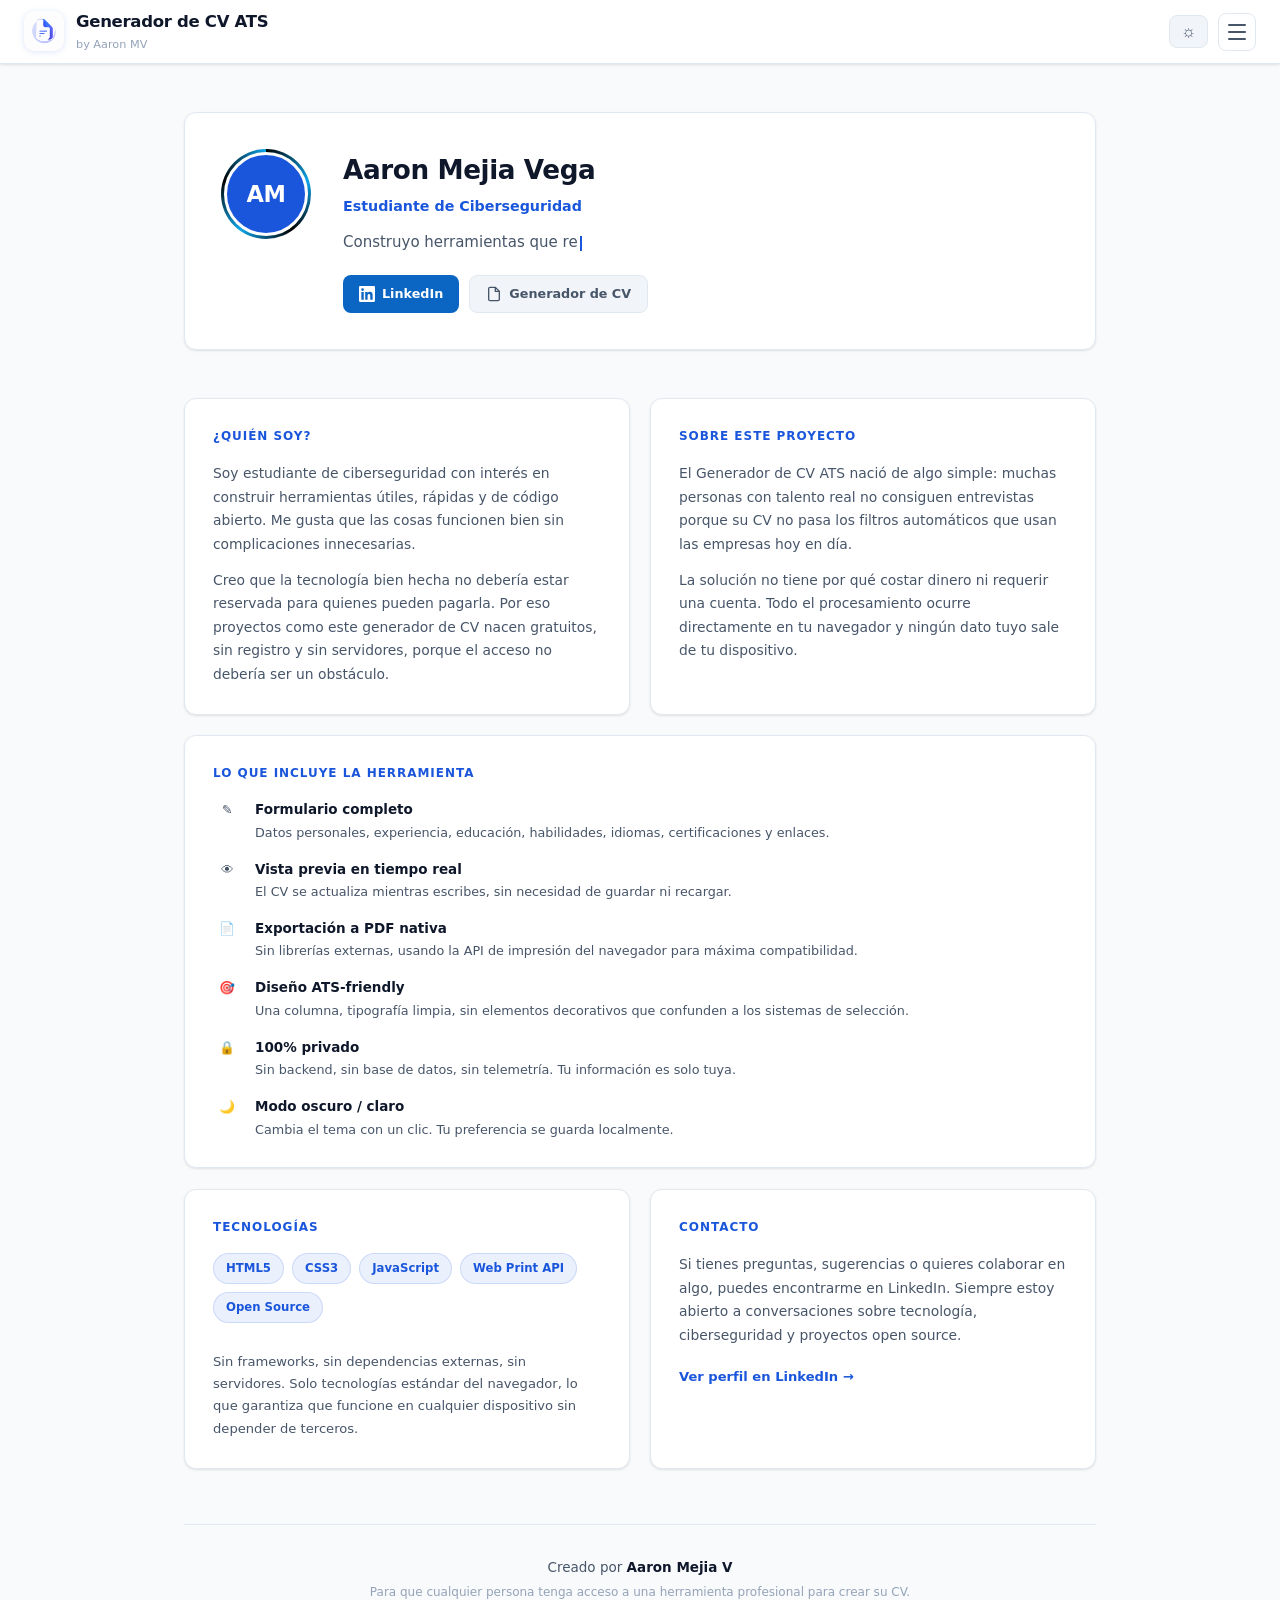
==== about.html @ 0a8250e6 "Add files via upload" ====
<!DOCTYPE html>
<html lang="es">
<head>
  <meta charset="UTF-8" />
  <meta name="viewport" content="width=device-width, initial-scale=1.0" />
  <title>Sobre mí | Aaron Mejia V</title>
  <link rel="stylesheet" href="style.css" />
  <link rel="stylesheet" href="about.css" />
</head>
<body>
  <header class="site-header">
    <div class="header-inner">
      <div class="header-brand">
        <img src="assets/logo.png" alt="Logo" class="header-logo" />
        <div>
          <h1>Generador de CV ATS</h1>
          <p>by Aaron MV</p>
        </div>
      </div>
      <div class="header-actions">
        <button class="btn btn-icon" id="btn-theme" aria-label="Cambiar tema" title="Modo oscuro">
          <span class="theme-icon-sun">&#9788;</span>
          <span class="theme-icon-moon">&#9790;</span>
        </button>
        <button class="btn-hamburger" id="btn-menu" aria-label="Menú">
          <span></span><span></span><span></span>
        </button>
      </div>
      <nav class="nav-drawer" id="nav-drawer">
        <a href="landing.html">Tutorial</a>
        <a href="index.html">Generador de CV</a>
        <a href="analyzer.html">Analizar CV</a>
        <a href="about.html" class="nav-active">Sobre mí</a>
      </nav>
    </div>
  </header>

  <main class="about-page">
    <section class="about-hero">
      <div class="about-hero-inner">
        <div class="about-avatar-wrap">
          <div class="avatar-ring">
            <div class="about-avatar">AM</div>
          </div>
        </div>
        <div class="about-intro">
          <h2 class="about-name">Aaron Mejia Vega</h2>
          <p class="about-role">Estudiante de Ciberseguridad</p>
          <p class="about-tagline"></p>
          <div class="about-links">
            <a href="https://www.linkedin.com/in/aaron-mejia-vega/" target="_blank" rel="noopener" class="about-link about-link--linkedin">
              <svg xmlns="http://www.w3.org/2000/svg" viewBox="0 0 24 24" fill="currentColor" width="16" height="16">
                <path d="M20.447 20.452h-3.554v-5.569c0-1.328-.027-3.037-1.852-3.037-1.853 0-2.136 1.445-2.136 2.939v5.667H9.351V9h3.414v1.561h.046c.477-.9 1.637-1.85 3.37-1.85 3.601 0 4.267 2.37 4.267 5.455v6.286zM5.337 7.433a2.062 2.062 0 0 1-2.063-2.065 2.064 2.064 0 1 1 2.063 2.065zm1.782 13.019H3.555V9h3.564v11.452zM22.225 0H1.771C.792 0 0 .774 0 1.729v20.542C0 23.227.792 24 1.771 24h20.451C23.2 24 24 23.227 24 22.271V1.729C24 .774 23.2 0 22.222 0h.003z"/>
              </svg>
              LinkedIn
            </a>
            <a href="index.html" class="about-link about-link--tool">
              <svg xmlns="http://www.w3.org/2000/svg" viewBox="0 0 24 24" fill="none" stroke="currentColor" stroke-width="2" width="16" height="16">
                <path d="M14 2H6a2 2 0 0 0-2 2v16a2 2 0 0 0 2 2h12a2 2 0 0 0 2-2V8z"/>
                <polyline points="14 2 14 8 20 8"/>
              </svg>
              Generador de CV
            </a>
          </div>
        </div>
      </div>
    </section>

    <section class="about-content">
      <div class="about-grid">

        <div class="about-card" data-reveal="left">
          <h3 class="card-title">¿Quién soy?</h3>
          <p>
            Soy estudiante de ciberseguridad con interés en construir herramientas útiles, rápidas y de código abierto. Me gusta que las cosas funcionen bien sin complicaciones innecesarias.
          </p>
          <p>
            Creo que la tecnología bien hecha no debería estar reservada para quienes pueden pagarla. Por eso proyectos como este generador de CV nacen gratuitos, sin registro y sin servidores, porque el acceso no debería ser un obstáculo.
          </p>
        </div>

        <div class="about-card" data-reveal="right">
          <h3 class="card-title">Sobre este proyecto</h3>
          <p>
            El Generador de CV ATS nació de algo simple: muchas personas con talento real no consiguen entrevistas porque su CV no pasa los filtros automáticos que usan las empresas hoy en día.
          </p>
          <p>
            La solución no tiene por qué costar dinero ni requerir una cuenta. Todo el procesamiento ocurre directamente en tu navegador y ningún dato tuyo sale de tu dispositivo.
          </p>
        </div>

        <div class="about-card about-card--wide" data-reveal="up">
          <h3 class="card-title">Lo que incluye la herramienta</h3>
          <ul class="feature-list">
            <li>
              <span class="feature-icon">&#9998;</span>
              <div>
                <strong>Formulario completo</strong>
                <span>Datos personales, experiencia, educación, habilidades, idiomas, certificaciones y enlaces.</span>
              </div>
            </li>
            <li>
              <span class="feature-icon">&#128065;</span>
              <div>
                <strong>Vista previa en tiempo real</strong>
                <span>El CV se actualiza mientras escribes, sin necesidad de guardar ni recargar.</span>
              </div>
            </li>
            <li>
              <span class="feature-icon">&#128196;</span>
              <div>
                <strong>Exportación a PDF nativa</strong>
                <span>Sin librerías externas, usando la API de impresión del navegador para máxima compatibilidad.</span>
              </div>
            </li>
            <li>
              <span class="feature-icon">&#127919;</span>
              <div>
                <strong>Diseño ATS-friendly</strong>
                <span>Una columna, tipografía limpia, sin elementos decorativos que confunden a los sistemas de selección.</span>
              </div>
            </li>
            <li>
              <span class="feature-icon">&#128274;</span>
              <div>
                <strong>100% privado</strong>
                <span>Sin backend, sin base de datos, sin telemetría. Tu información es solo tuya.</span>
              </div>
            </li>
            <li>
              <span class="feature-icon">&#127769;</span>
              <div>
                <strong>Modo oscuro / claro</strong>
                <span>Cambia el tema con un clic. Tu preferencia se guarda localmente.</span>
              </div>
            </li>
          </ul>
        </div>

        <div class="about-card" data-reveal="left">
          <h3 class="card-title">Tecnologías</h3>
          <div class="tech-stack">
            <span class="tech-badge">HTML5</span>
            <span class="tech-badge">CSS3</span>
            <span class="tech-badge">JavaScript</span>
            <span class="tech-badge">Web Print API</span>
            <span class="tech-badge">Open Source</span>
          </div>
          <p style="margin-top: 16px; font-size: .875rem; color: var(--text-2);">
            Sin frameworks, sin dependencias externas, sin servidores. Solo tecnologías estándar del navegador, lo que garantiza que funcione en cualquier dispositivo sin depender de terceros.
          </p>
        </div>

        <div class="about-card" data-reveal="right">
          <h3 class="card-title">Contacto</h3>
          <p>
            Si tienes preguntas, sugerencias o quieres colaborar en algo, puedes encontrarme en LinkedIn. Siempre estoy abierto a conversaciones sobre tecnología, ciberseguridad y proyectos open source.
          </p>
          <a href="https://www.linkedin.com/in/aaron-mejia-vega/" target="_blank" rel="noopener" class="contact-cta">
            Ver perfil en LinkedIn →
          </a>
        </div>

      </div>
    </section>

    <footer class="about-footer">
      <p>Creado por <strong>Aaron Mejia V</strong></p>
      <p class="about-footer-sub">Para que cualquier persona tenga acceso a una herramienta profesional para crear su CV.</p>
    </footer>
  </main>

  <script>
    const saved = localStorage.getItem('theme');
    if (saved === 'dark') document.body.classList.add('dark');

    document.getElementById('btn-theme').addEventListener('click', () => {
      document.body.classList.toggle('dark');
      localStorage.setItem('theme', document.body.classList.contains('dark') ? 'dark' : 'light');
    });

    const menuBtn = document.getElementById('btn-menu');
    const drawer  = document.getElementById('nav-drawer');

    menuBtn.addEventListener('click', (e) => {
      e.stopPropagation();
      menuBtn.classList.toggle('is-open');
      drawer.classList.toggle('is-open');
    });

    document.addEventListener('click', () => {
      menuBtn.classList.remove('is-open');
      drawer.classList.remove('is-open');
    });

    drawer.addEventListener('click', (e) => e.stopPropagation());

    // --- Typewriter ---
    (function () {
      const el   = document.querySelector('.about-tagline');
      const text = 'Construyo herramientas que resuelven problemas reales, simples, rápidas y accesibles para todos.';
      const cursor = document.createElement('span');
      cursor.className = 'cursor';
      let i = 0;

      setTimeout(() => {
        const tick = setInterval(() => {
          el.textContent = text.slice(0, i);
          el.appendChild(cursor);
          i++;
          if (i > text.length) {
            clearInterval(tick);
            setTimeout(() => cursor.remove(), 1800);
          }
        }, 28);
      }, 900);
    })();

    // --- Card reveal with IntersectionObserver ---
    (function () {
      function addTilt(card) {
        card.addEventListener('mousemove', (e) => {
          const r = card.getBoundingClientRect();
          const x = (e.clientX - r.left) / r.width  - 0.5;
          const y = (e.clientY - r.top)  / r.height - 0.5;
          card.style.transition = 'transform .08s ease, box-shadow .2s ease';
          card.style.transform  = `perspective(700px) rotateY(${x * 8}deg) rotateX(${-y * 8}deg) translateZ(6px)`;
          card.style.boxShadow  = '0 16px 40px rgba(0,0,0,.13)';
        });
        card.addEventListener('mouseleave', () => {
          card.style.transition = 'transform .5s cubic-bezier(.22,1,.36,1), box-shadow .3s ease';
          card.style.transform  = '';
          card.style.boxShadow  = '';
        });
      }

      const obs = new IntersectionObserver((entries) => {
        entries.forEach((entry) => {
          if (!entry.isIntersecting) return;
          const card = entry.target;
          card.classList.add('revealed');
          obs.unobserve(card);
          setTimeout(() => {
            card.style.transitionDelay = '';
            addTilt(card);
          }, 700);
        });
      }, { threshold: 0.15 });

      document.querySelectorAll('.about-card[data-reveal]').forEach((card, i) => {
        card.style.transitionDelay = `${i * 0.07}s`;
        obs.observe(card);
      });
    })();

    // --- Feature list items stagger ---
    (function () {
      const obs = new IntersectionObserver((entries) => {
        entries.forEach((entry) => {
          if (!entry.isIntersecting) return;
          entry.target.querySelectorAll('li').forEach((li, i) => {
            setTimeout(() => li.classList.add('revealed'), i * 65);
          });
          obs.unobserve(entry.target);
        });
      }, { threshold: 0.1 });

      document.querySelectorAll('.feature-list').forEach((el) => obs.observe(el));
    })();

    // --- Tech badges spring pop ---
    (function () {
      const obs = new IntersectionObserver((entries) => {
        entries.forEach((entry) => {
          if (!entry.isIntersecting) return;
          entry.target.querySelectorAll('.tech-badge').forEach((badge, i) => {
            setTimeout(() => badge.classList.add('revealed'), i * 90);
          });
          obs.unobserve(entry.target);
        });
      }, { threshold: 0.3 });

      document.querySelectorAll('.tech-stack').forEach((el) => obs.observe(el));
    })();

    // --- Hero card subtle mouse parallax ---
    (function () {
      const hero = document.querySelector('.about-hero-inner');
      if (!hero) return;

      hero.addEventListener('mousemove', (e) => {
        const r = hero.getBoundingClientRect();
        const x = (e.clientX - r.left) / r.width  - 0.5;
        const y = (e.clientY - r.top)  / r.height - 0.5;
        hero.style.transform = `perspective(900px) rotateY(${x * 4}deg) rotateX(${-y * 3}deg)`;
      });

      hero.addEventListener('mouseleave', () => {
        hero.style.transition = 'transform .6s cubic-bezier(.22,1,.36,1)';
        hero.style.transform  = '';
        setTimeout(() => { hero.style.transition = ''; }, 600);
      });
    })();
  </script>
</body>
</html>
---- style.css ----
*, *::before, *::after {
  box-sizing: border-box;
  margin: 0;
  padding: 0;
}

:root {
  --primary: #1a56db;
  --primary-dark: #1345b7;
  --primary-light: #ebf0fd;
  --accent: #0ea5e9;
  --surface: #ffffff;
  --surface-2: #f8fafc;
  --surface-3: #f1f5f9;
  --border: #e2e8f0;
  --border-strong: #cbd5e1;
  --text: #0f172a;
  --text-2: #475569;
  --text-3: #94a3b8;
  --danger: #ef4444;
  --danger-light: #fef2f2;
  --success: #22c55e;
  --success-light: #f0fdf4;
  --radius: 8px;
  --radius-lg: 12px;
  --shadow: 0 1px 3px rgba(0,0,0,.08), 0 1px 2px rgba(0,0,0,.04);
  --shadow-md: 0 4px 12px rgba(0,0,0,.10);
  --shadow-lg: 0 10px 30px rgba(0,0,0,.12);
  --font: 'Segoe UI', system-ui, -apple-system, sans-serif;
  --header-h: 64px;
}

html {
  font-size: 15px;
  scroll-behavior: smooth;
}

body {
  font-family: var(--font);
  background: var(--surface-2);
  color: var(--text);
  line-height: 1.6;
  min-height: 100vh;
}

.site-header {
  position: sticky;
  top: 0;
  z-index: 100;
  background: var(--surface);
  border-bottom: 1px solid var(--border);
  box-shadow: var(--shadow);
  height: var(--header-h);
}

.header-inner {
  max-width: 1600px;
  margin: 0 auto;
  padding: 0 24px;
  height: 100%;
  display: flex;
  align-items: center;
  justify-content: space-between;
  gap: 16px;
  position: relative;
}

.header-brand {
  display: flex;
  align-items: center;
  gap: 12px;
}

.header-logo {
  width: 40px;
  height: 40px;
  object-fit: contain;
  border-radius: 10px;
  transition: filter .2s, background .2s;
  background: transparent;
}

body:not(.dark) .header-logo {
  filter: drop-shadow(0 1px 3px rgba(26,86,219,.15));
}

body.dark .header-logo {
  filter: brightness(.9) saturate(1.1) drop-shadow(0 0 8px rgba(79,131,241,.4));
  border-radius: 12px;
  background: #1e2d4a;
  padding: 2px;
}

.header-brand h1 {
  font-size: 1.1rem;
  font-weight: 700;
  color: var(--text);
  letter-spacing: -.3px;
}

.header-brand p {
  font-size: .75rem;
  color: var(--text-3);
  font-weight: 500;
}

.header-actions {
  display: flex;
  gap: 10px;
  align-items: center;
}

.btn {
  display: inline-flex;
  align-items: center;
  gap: 6px;
  padding: 8px 18px;
  border-radius: var(--radius);
  font-size: .875rem;
  font-weight: 600;
  cursor: pointer;
  border: none;
  transition: all .15s ease;
  white-space: nowrap;
}

.btn-primary {
  background: var(--primary);
  color: #fff;
}

.btn-primary:hover {
  background: var(--primary-dark);
  transform: translateY(-1px);
  box-shadow: 0 4px 12px rgba(26,86,219,.3);
}

.btn-secondary {
  background: var(--surface-3);
  color: var(--text-2);
  border: 1px solid var(--border);
}

.btn-secondary:hover {
  background: var(--border);
  color: var(--text);
}

.btn-lang {
  background: var(--surface-3);
  color: var(--primary);
  border: 1.5px solid var(--primary-light);
  font-weight: 700;
  font-size: .8rem;
  letter-spacing: .02em;
  padding: 7px 12px;
}

.btn-lang:hover {
  background: var(--primary-light);
  border-color: var(--primary);
}

.btn-about {
  background: transparent;
  color: var(--text-2);
  border: 1.5px solid var(--border-strong);
  font-weight: 600;
  font-size: .85rem;
  text-decoration: none;
  padding: 7px 16px;
  transition: all .15s ease;
}

.btn-about:hover {
  background: var(--surface-3);
  color: var(--text);
  border-color: var(--primary);
}

.layout {
  display: grid;
  grid-template-columns: 460px 1fr;
  height: calc(100vh - var(--header-h));
  max-width: 1600px;
  margin: 0 auto;
}

.form-panel {
  overflow-y: auto;
  border-right: 1px solid var(--border);
  background: var(--surface);
}

#cv-form {
  padding: 24px;
}

.form-section {
  margin-bottom: 32px;
  padding-bottom: 32px;
  border-bottom: 1px solid var(--border);
}

.form-section:last-child {
  border-bottom: none;
  margin-bottom: 80px;
}

.section-title {
  font-size: .8rem;
  font-weight: 700;
  text-transform: uppercase;
  letter-spacing: .08em;
  color: var(--primary);
  margin-bottom: 16px;
}

.field-group {
  margin-bottom: 14px;
  position: relative;
}

.field-group:last-child {
  margin-bottom: 0;
}

.field-row {
  display: grid;
  grid-template-columns: 1fr 1fr;
  gap: 12px;
}

label {
  display: block;
  font-size: .8rem;
  font-weight: 600;
  color: var(--text-2);
  margin-bottom: 5px;
}

.req {
  color: var(--danger);
}

input[type="text"],
input[type="email"],
input[type="tel"],
input[type="url"],
input[type="number"],
select,
textarea {
  width: 100%;
  padding: 9px 12px;
  border: 1px solid var(--border-strong);
  border-radius: var(--radius);
  font-size: .875rem;
  font-family: var(--font);
  color: var(--text);
  background: var(--surface);
  transition: border-color .15s, box-shadow .15s;
  outline: none;
}

input:focus,
select:focus,
textarea:focus {
  border-color: var(--primary);
  box-shadow: 0 0 0 3px rgba(26,86,219,.12);
}

input.error,
textarea.error {
  border-color: var(--danger);
  box-shadow: 0 0 0 3px rgba(239,68,68,.1);
}

textarea {
  resize: vertical;
  min-height: 90px;
}

select {
  cursor: pointer;
  appearance: none;
  background-image: url("data:image/svg+xml,%3Csvg xmlns='http://www.w3.org/2000/svg' width='12' height='12' viewBox='0 0 12 12'%3E%3Cpath fill='%2394a3b8' d='M6 8L1 3h10z'/%3E%3C/svg%3E");
  background-repeat: no-repeat;
  background-position: right 12px center;
  padding-right: 32px;
}

.char-count {
  position: absolute;
  right: 0;
  bottom: -18px;
  font-size: .72rem;
  color: var(--text-3);
}

.tag-input-wrap {
  position: relative;
}

.tag-suggestions {
  display: none;
  position: absolute;
  top: calc(100% + 4px);
  left: 0;
  right: 0;
  background: var(--surface);
  border: 1px solid var(--border-strong);
  border-radius: var(--radius);
  box-shadow: var(--shadow-md);
  list-style: none;
  z-index: 50;
  max-height: 200px;
  overflow-y: auto;
}

.tag-suggestions.visible {
  display: block;
}

.tag-suggestions li {
  padding: 9px 14px;
  font-size: .875rem;
  cursor: pointer;
  transition: background .1s;
}

.tag-suggestions li:hover,
.tag-suggestions li.focused {
  background: var(--primary-light);
  color: var(--primary);
}

.tag-suggestions li.add-custom {
  color: var(--primary);
  font-weight: 600;
  border-top: 1px solid var(--border);
}

.chip-input-wrap {
  border: 1px solid var(--border-strong);
  border-radius: var(--radius);
  padding: 8px 10px;
  background: var(--surface);
  cursor: text;
  transition: border-color .15s, box-shadow .15s;
  min-height: 44px;
}

.chip-input-wrap:focus-within {
  border-color: var(--primary);
  box-shadow: 0 0 0 3px rgba(26,86,219,.12);
}

.chip-list {
  display: flex;
  flex-wrap: wrap;
  gap: 6px;
  margin-bottom: 6px;
}

.chip-list:empty {
  margin-bottom: 0;
}

.chip {
  display: inline-flex;
  align-items: center;
  gap: 5px;
  background: var(--primary-light);
  color: var(--primary);
  border-radius: 20px;
  padding: 3px 10px 3px 12px;
  font-size: .78rem;
  font-weight: 600;
}

.chip button {
  background: none;
  border: none;
  cursor: pointer;
  color: var(--primary);
  font-size: 14px;
  line-height: 1;
  padding: 0;
  display: flex;
  align-items: center;
  opacity: .7;
  transition: opacity .1s;
}

.chip button:hover {
  opacity: 1;
}

#skill-input {
  border: none;
  outline: none;
  padding: 2px 4px;
  font-size: .875rem;
  width: auto;
  min-width: 140px;
  background: transparent;
}

.btn-add {
  background: none;
  border: 1.5px dashed var(--border-strong);
  color: var(--primary);
  font-size: .84rem;
  font-weight: 600;
  width: 100%;
  padding: 10px;
  border-radius: var(--radius);
  cursor: pointer;
  transition: all .15s;
  margin-top: 12px;
}

.btn-add:hover {
  background: var(--primary-light);
  border-color: var(--primary);
}

.dynamic-item {
  background: var(--surface-2);
  border: 1px solid var(--border);
  border-radius: var(--radius-lg);
  padding: 16px;
  margin-bottom: 12px;
  position: relative;
  transition: box-shadow .15s;
}

.dynamic-item:hover {
  box-shadow: var(--shadow);
}

.dynamic-item-header {
  display: flex;
  justify-content: space-between;
  align-items: center;
  margin-bottom: 12px;
}

.dynamic-item-header span {
  font-size: .78rem;
  font-weight: 700;
  text-transform: uppercase;
  letter-spacing: .06em;
  color: var(--text-3);
}

.btn-remove {
  background: none;
  border: none;
  color: var(--text-3);
  cursor: pointer;
  font-size: 18px;
  line-height: 1;
  padding: 2px 6px;
  border-radius: 4px;
  transition: all .15s;
}

.btn-remove:hover {
  color: var(--danger);
  background: var(--danger-light);
}

.preview-panel {
  display: flex;
  flex-direction: column;
  overflow: hidden;
  background: var(--surface-3);
}

.preview-toolbar {
  padding: 12px 24px;
  background: var(--surface);
  border-bottom: 1px solid var(--border);
  display: flex;
  align-items: center;
  justify-content: space-between;
  flex-shrink: 0;
}

.preview-label {
  font-size: .8rem;
  font-weight: 700;
  text-transform: uppercase;
  letter-spacing: .08em;
  color: var(--text-2);
}

.preview-hint {
  font-size: .75rem;
  color: var(--text-3);
}

.preview-scroll {
  flex: 1;
  overflow-y: auto;
  padding: 32px 24px;
  display: flex;
  justify-content: center;
  align-items: flex-start;
}

.cv-paper {
  background: #fff;
  width: 794px;
  min-height: 1123px;
  box-shadow: var(--shadow-lg);
  border-radius: 4px;
  font-family: 'Georgia', 'Times New Roman', serif;
  font-size: 10.5pt;
  color: #1a1a1a;
  position: relative;
  overflow: hidden;
}

.cv-empty-state {
  position: absolute;
  inset: 0;
  display: flex;
  flex-direction: column;
  align-items: center;
  justify-content: center;
  gap: 16px;
  color: var(--text-3);
  font-family: var(--font);
}

.empty-icon {
  font-size: 48px;
  opacity: .4;
}

.cv-empty-state p {
  font-size: .9rem;
  text-align: center;
  max-width: 220px;
}

.cv-content {
  padding: 48px 52px 52px;
}

.cv-header {
  border-bottom: 2px solid #1a1a1a;
  padding-bottom: 16px;
  margin-bottom: 20px;
}

.cv-name {
  font-size: 22pt;
  font-weight: 700;
  letter-spacing: -.3px;
  color: #0a0a0a;
  font-family: 'Georgia', serif;
  line-height: 1.2;
}

.cv-title {
  font-size: 12pt;
  color: #374151;
  margin-top: 4px;
  font-weight: 400;
  font-style: italic;
  font-family: 'Georgia', serif;
}

.cv-contact {
  margin-top: 10px;
  display: flex;
  flex-wrap: wrap;
  gap: 4px 18px;
  font-family: Arial, Helvetica, sans-serif;
  font-size: 9pt;
  color: #374151;
}

.cv-contact span {
  display: inline-flex;
  align-items: center;
  gap: 4px;
}

.cv-contact a {
  color: #374151;
  text-decoration: none;
}

.cv-section {
  margin-bottom: 18px;
}

.cv-section-title {
  font-family: Arial, Helvetica, sans-serif;
  font-size: 10pt;
  font-weight: 700;
  text-transform: uppercase;
  letter-spacing: .1em;
  color: #1a1a1a;
  border-bottom: 1px solid #d1d5db;
  padding-bottom: 4px;
  margin-bottom: 12px;
}

.cv-summary {
  font-size: 10pt;
  line-height: 1.65;
  color: #374151;
  font-family: Arial, Helvetica, sans-serif;
}

.cv-entry {
  margin-bottom: 14px;
}

.cv-entry:last-child {
  margin-bottom: 0;
}

.cv-entry-header {
  display: flex;
  justify-content: space-between;
  align-items: flex-start;
  gap: 8px;
}

.cv-entry-title {
  font-weight: 700;
  font-size: 10.5pt;
  color: #111827;
  font-family: Arial, Helvetica, sans-serif;
}

.cv-entry-date {
  font-size: 9pt;
  color: #6b7280;
  white-space: nowrap;
  font-family: Arial, Helvetica, sans-serif;
  font-weight: 600;
  flex-shrink: 0;
}

.cv-entry-sub {
  font-size: 10pt;
  color: #4b5563;
  font-family: Arial, Helvetica, sans-serif;
  margin-top: 1px;
}

.cv-entry-desc {
  font-size: 9.5pt;
  color: #374151;
  font-family: Arial, Helvetica, sans-serif;
  line-height: 1.6;
  margin-top: 5px;
  white-space: pre-wrap;
}

.cv-skills {
  display: flex;
  flex-wrap: wrap;
  gap: 6px;
  font-family: Arial, Helvetica, sans-serif;
}

.cv-skill-tag {
  background: #f3f4f6;
  border: 1px solid #e5e7eb;
  padding: 2px 10px;
  font-size: 9pt;
  border-radius: 3px;
  color: #374151;
}

.cv-lang-row {
  display: flex;
  justify-content: space-between;
  align-items: center;
  padding: 3px 0;
  border-bottom: 1px dotted #e5e7eb;
  font-family: Arial, Helvetica, sans-serif;
  font-size: 10pt;
}

.cv-lang-row:last-child {
  border-bottom: none;
}

.cv-lang-level {
  color: #6b7280;
  font-size: 9pt;
}

.cv-links {
  font-family: Arial, Helvetica, sans-serif;
  font-size: 9.5pt;
  color: #374151;
  line-height: 1.8;
}

.cv-links a {
  color: #374151;
  text-decoration: underline;
}

.cv-watermark {
  position: absolute;
  bottom: 18px;
  right: 24px;
  font-family: Arial, Helvetica, sans-serif;
  font-size: 8pt;
  color: #d1d5db;
  letter-spacing: .03em;
}

.watermark-bar {
  position: fixed;
  bottom: 0;
  left: 0;
  right: 0;
  text-align: center;
  background: var(--surface);
  border-top: 1px solid var(--border);
  font-size: .72rem;
  color: var(--text-3);
  padding: 5px;
  z-index: 200;
}

.btn-icon {
  background: var(--surface-3);
  border: 1px solid var(--border);
  border-radius: var(--radius);
  padding: 7px 11px;
  cursor: pointer;
  font-size: 1.1rem;
  line-height: 1;
  display: inline-flex;
  align-items: center;
  transition: background .15s, border-color .15s;
  color: var(--text-2);
}

.btn-icon:hover {
  background: var(--border);
  color: var(--text);
}

.theme-icon-moon { display: none; }

body.dark .theme-icon-sun { display: none; }
body.dark .theme-icon-moon { display: inline; }

.btn-danger {
  background: var(--danger);
  color: #fff;
  border: none;
}

.btn-danger:hover {
  background: #dc2626;
  transform: translateY(-1px);
  box-shadow: 0 4px 12px rgba(239,68,68,.3);
}

.modal-backdrop {
  display: none;
  position: fixed;
  inset: 0;
  background: rgba(0,0,0,.45);
  backdrop-filter: blur(3px);
  z-index: 500;
  align-items: center;
  justify-content: center;
}

.modal-backdrop.open {
  display: flex;
}

.modal-box {
  background: var(--surface);
  border-radius: var(--radius-lg);
  padding: 32px 28px 24px;
  max-width: 380px;
  width: calc(100% - 40px);
  box-shadow: 0 20px 60px rgba(0,0,0,.25);
  text-align: center;
  animation: modal-in .2s ease;
}

@keyframes modal-in {
  from { opacity: 0; transform: scale(.95) translateY(8px); }
  to   { opacity: 1; transform: scale(1) translateY(0); }
}

.modal-icon {
  font-size: 2.4rem;
  color: var(--danger);
  margin-bottom: 12px;
  line-height: 1;
}

.modal-title {
  font-size: 1.05rem;
  font-weight: 700;
  color: var(--text);
  margin-bottom: 8px;
}

.modal-desc {
  font-size: .85rem;
  color: var(--text-2);
  line-height: 1.55;
  margin-bottom: 24px;
}

.modal-actions {
  display: flex;
  gap: 10px;
  justify-content: center;
}

.modal-actions .btn {
  flex: 1;
  justify-content: center;
}

body.dark {
  --primary: #4f83f1;
  --primary-dark: #3a6de0;
  --primary-light: #1e2d4a;
  --surface: #141920;
  --surface-2: #0f1318;
  --surface-3: #1c2330;
  --border: #2a3344;
  --border-strong: #374357;
  --text: #e8edf5;
  --text-2: #94a3b8;
  --text-3: #4b5a6e;
  --danger-light: #2d1a1a;
}

body.dark .cv-paper {
  box-shadow: 0 10px 30px rgba(0,0,0,.5);
}

.toast {
  position: fixed;
  bottom: 48px;
  left: 50%;
  transform: translateX(-50%) translateY(20px);
  background: #1e293b;
  color: #fff;
  padding: 10px 22px;
  border-radius: 40px;
  font-size: .84rem;
  font-weight: 500;
  pointer-events: none;
  opacity: 0;
  transition: opacity .25s, transform .25s;
  z-index: 9999;
  white-space: nowrap;
}

.toast.show {
  opacity: 1;
  transform: translateX(-50%) translateY(0);
}

.field-error {
  font-size: .75rem;
  color: var(--danger);
  margin-top: 4px;
  display: block;
}

@media (max-width: 1024px) {
  .layout {
    grid-template-columns: 1fr;
    grid-template-rows: auto 1fr;
    height: auto;
    overflow: auto;
  }

  .form-panel {
    border-right: none;
    border-bottom: 1px solid var(--border);
    max-height: none;
    overflow-y: visible;
  }

  .preview-panel {
    height: 100vh;
  }

  .preview-scroll {
    padding: 20px 16px;
  }

  .cv-paper {
    width: 100%;
    max-width: 794px;
  }
}

@media (max-width: 640px) {
  .header-inner { padding: 0 12px; gap: 8px; }
  .header-logo { width: 30px; height: 30px; }
  .header-brand { gap: 8px; min-width: 0; }
  .header-brand > div { min-width: 0; }
  .header-brand h1 { font-size: .82rem; white-space: nowrap; overflow: hidden; text-overflow: ellipsis; }
  .header-brand p { display: none; }
  .header-actions { gap: 6px; flex-shrink: 0; }
  .btn { padding: 7px 10px; font-size: .78rem; }
  .btn-secondary { display: none; }
  .btn-lang { padding: 6px 9px; font-size: .74rem; }
  .field-row { grid-template-columns: 1fr; }
  #cv-form { padding: 16px; }
  .cv-content { padding: 28px 24px; }
  .cv-name { font-size: 16pt; }
}

@media print {
  body > *:not(#print-area) {
    display: none !important;
  }

  #print-area {
    display: block !important;
  }

  @page {
    size: A4;
    margin: 0;
  }
}

.print-only {
  display: none;
}

.btn-hamburger {
  display: flex;
  flex-direction: column;
  gap: 5px;
  align-items: center;
  justify-content: center;
  width: 38px;
  height: 38px;
  background: none;
  border: 1px solid var(--border);
  border-radius: var(--radius);
  cursor: pointer;
  padding: 0 8px;
  flex-shrink: 0;
  transition: background .15s;
}

.btn-hamburger:hover {
  background: var(--surface-3);
}

.btn-hamburger span {
  display: block;
  width: 18px;
  height: 2px;
  background: var(--text-2);
  border-radius: 2px;
  transition: transform .25s ease, opacity .2s ease;
}

.btn-hamburger.is-open span:nth-child(1) {
  transform: translateY(7px) rotate(45deg);
}

.btn-hamburger.is-open span:nth-child(2) {
  opacity: 0;
  transform: scaleX(0);
}

.btn-hamburger.is-open span:nth-child(3) {
  transform: translateY(-7px) rotate(-45deg);
}

.nav-drawer {
  position: absolute;
  top: 100%;
  right: 0;
  width: 210px;
  background: var(--surface);
  border: 1px solid var(--border);
  border-top: none;
  border-radius: 0 0 var(--radius-lg) var(--radius-lg);
  box-shadow: var(--shadow-lg);
  padding: 6px 0;
  z-index: 200;
  display: none;
}

.nav-drawer.is-open {
  display: block;
  animation: drawer-in .15s ease;
}

@keyframes drawer-in {
  from { opacity: 0; transform: translateY(-4px); }
  to   { opacity: 1; transform: translateY(0); }
}

.nav-drawer a,
.nav-drawer button.drawer-btn {
  display: flex;
  align-items: center;
  gap: 10px;
  width: 100%;
  padding: 10px 18px;
  font-size: .875rem;
  font-weight: 500;
  color: var(--text-2);
  text-decoration: none;
  background: none;
  border: none;
  text-align: left;
  cursor: pointer;
  font-family: var(--font);
  transition: background .1s, color .1s;
}

.nav-drawer a:hover,
.nav-drawer button.drawer-btn:hover {
  background: var(--surface-3);
  color: var(--text);
}

.nav-drawer a.nav-active {
  color: var(--primary);
  font-weight: 600;
  background: var(--primary-light);
}

.drawer-sep {
  height: 1px;
  background: var(--border);
  margin: 6px 0;
}

.drawer-mobile {
  display: none;
}

@media (max-width: 640px) {
  .btn-lang,
  .btn-secondary,
  .header-brand p {
    display: none;
  }

  .drawer-mobile {
    display: flex;
  }

  .header-brand h1 {
    font-size: .95rem;
  }
}
---- about.css ----
.about-page {
  max-width: 960px;
  margin: 0 auto;
  padding: 48px 24px 80px;
}

.about-hero {
  margin-bottom: 48px;
}

.about-hero-inner {
  display: flex;
  align-items: flex-start;
  gap: 32px;
  background: var(--surface);
  border: 1px solid var(--border);
  border-radius: var(--radius-lg);
  padding: 36px;
  box-shadow: var(--shadow);
  transition: transform .08s ease, box-shadow .3s ease;
  will-change: transform;
}

.about-avatar-wrap {
  display: flex;
  flex-direction: column;
  align-items: center;
  gap: 10px;
  flex-shrink: 0;
}

.avatar-ring {
  width: 90px;
  height: 90px;
  border-radius: 50%;
  padding: 3px;
  background: conic-gradient(from 0deg, #000000, #0ea5e9, #000000, #0ea5e9, #000000, #0ea5e9);
  flex-shrink: 0;
}

@keyframes ring-spin {
  to { transform: rotate(360deg); }
}

.about-avatar {
  width: 100%;
  height: 100%;
  border-radius: 50%;
  background: var(--primary);
  color: #fff;
  font-size: 1.5rem;
  font-weight: 700;
  display: flex;
  align-items: center;
  justify-content: center;
  letter-spacing: -.5px;
  border: 3px solid var(--surface);
}

.about-intro {
  flex: 1;
  overflow: hidden;
}

.about-name {
  font-size: 1.75rem;
  font-weight: 700;
  color: var(--text);
  letter-spacing: -.4px;
  margin-bottom: 4px;
  clip-path: inset(0 100% 0 0);
  animation: name-sweep .75s cubic-bezier(.77,0,.18,1) .1s forwards;
}

@keyframes name-sweep {
  to { clip-path: inset(0 0% 0 0); }
}

.about-role {
  font-size: .95rem;
  font-weight: 600;
  color: var(--primary);
  margin-bottom: 12px;
  opacity: 0;
  transform: translateY(10px);
  animation: rise-in .45s ease .6s forwards;
}

.about-tagline {
  font-size: 1rem;
  color: var(--text-2);
  line-height: 1.65;
  max-width: 520px;
  margin-bottom: 20px;
  min-height: 1.65em;
}

.about-tagline .cursor {
  display: inline-block;
  width: 2px;
  height: 1em;
  background: var(--primary);
  margin-left: 2px;
  vertical-align: text-bottom;
  animation: blink .7s step-end infinite;
}

@keyframes blink {
  0%, 100% { opacity: 1; }
  50%       { opacity: 0; }
}

.about-links {
  display: flex;
  gap: 10px;
  flex-wrap: wrap;
  opacity: 0;
  animation: rise-in .4s ease 1.1s forwards;
}

@keyframes rise-in {
  to { opacity: 1; transform: translateY(0); }
}

.about-link {
  display: inline-flex;
  align-items: center;
  gap: 7px;
  padding: 8px 16px;
  border-radius: var(--radius);
  font-size: .85rem;
  font-weight: 600;
  text-decoration: none;
  transition: all .15s ease;
}

.about-link--linkedin {
  background: #0a66c2;
  color: #fff;
}

.about-link--linkedin:hover {
  background: #004182;
  transform: translateY(-1px);
  box-shadow: 0 4px 12px rgba(10,102,194,.3);
}

.about-link--tool {
  background: var(--surface-3);
  color: var(--text-2);
  border: 1px solid var(--border);
}

.about-link--tool:hover {
  background: var(--primary-light);
  color: var(--primary);
  border-color: var(--primary);
}

.about-grid {
  display: grid;
  grid-template-columns: 1fr 1fr;
  gap: 20px;
}

.about-card {
  background: var(--surface);
  border: 1px solid var(--border);
  border-radius: var(--radius-lg);
  padding: 28px;
  box-shadow: var(--shadow);
  display: flex;
  flex-direction: column;
  gap: 12px;
  opacity: 0;
  will-change: transform, opacity;
  transition: opacity .55s ease, transform .55s cubic-bezier(.22,1,.36,1), box-shadow .2s ease;
}

.about-card[data-reveal="left"]  { transform: translateX(-36px); }
.about-card[data-reveal="right"] { transform: translateX(36px); }
.about-card[data-reveal="up"]    { transform: translateY(28px); }

.about-card.revealed {
  opacity: 1;
  transform: none;
}

.about-card--wide {
  grid-column: 1 / -1;
}

.card-title {
  font-size: .8rem;
  font-weight: 700;
  text-transform: uppercase;
  letter-spacing: .08em;
  color: var(--primary);
  margin-bottom: 4px;
}

.about-card p {
  font-size: .925rem;
  color: var(--text-2);
  line-height: 1.7;
}

.feature-list {
  list-style: none;
  display: flex;
  flex-direction: column;
  gap: 16px;
}

.feature-list li {
  display: flex;
  align-items: flex-start;
  gap: 14px;
  opacity: 0;
  transform: translateX(-18px);
  transition: opacity .35s ease, transform .35s ease;
}

.feature-list li.revealed {
  opacity: 1;
  transform: none;
}

.feature-icon {
  font-size: 1.1rem;
  flex-shrink: 0;
  margin-top: 1px;
  width: 28px;
  text-align: center;
}

.feature-list li div {
  display: flex;
  flex-direction: column;
  gap: 2px;
}

.feature-list li strong {
  font-size: .9rem;
  color: var(--text);
  font-weight: 600;
}

.feature-list li span {
  font-size: .85rem;
  color: var(--text-2);
  line-height: 1.55;
}

.tech-stack {
  display: flex;
  flex-wrap: wrap;
  gap: 8px;
}

.tech-badge {
  padding: 5px 12px;
  border-radius: 999px;
  font-size: .78rem;
  font-weight: 600;
  background: var(--primary-light);
  color: var(--primary);
  border: 1px solid rgba(26,86,219,.15);
  opacity: 0;
  transform: scale(.45);
  transition: opacity .4s ease, transform .4s cubic-bezier(0.34, 1.56, 0.64, 1);
}

.tech-badge.revealed {
  opacity: 1;
  transform: scale(1);
}

.contact-cta {
  display: inline-block;
  margin-top: 6px;
  font-size: .875rem;
  font-weight: 600;
  color: var(--primary);
  text-decoration: none;
  transition: letter-spacing .2s ease;
}

.contact-cta:hover {
  letter-spacing: .03em;
  text-decoration: underline;
}

.about-footer {
  margin-top: 56px;
  text-align: center;
  padding-top: 32px;
  border-top: 1px solid var(--border);
}

.about-footer p {
  font-size: .9rem;
  color: var(--text-2);
}

.about-footer strong {
  color: var(--text);
}

.about-footer-sub {
  font-size: .8rem !important;
  color: var(--text-3) !important;
  margin-top: 4px;
}

body.dark .tech-badge {
  background: rgba(26,86,219,.15);
  border-color: rgba(26,86,219,.2);
}

body.dark .about-avatar {
  border-color: #1e293b;
}

@media (max-width: 680px) {
  .about-hero-inner {
    flex-direction: column;
    align-items: center;
    text-align: center;
    padding: 28px 20px;
  }

  .about-tagline {
    max-width: 100%;
  }

  .about-links {
    justify-content: center;
  }

  .about-grid {
    grid-template-columns: 1fr;
  }

  .about-card--wide {
    grid-column: 1;
  }

  .about-card[data-reveal="left"],
  .about-card[data-reveal="right"] {
    transform: translateY(24px);
  }
}
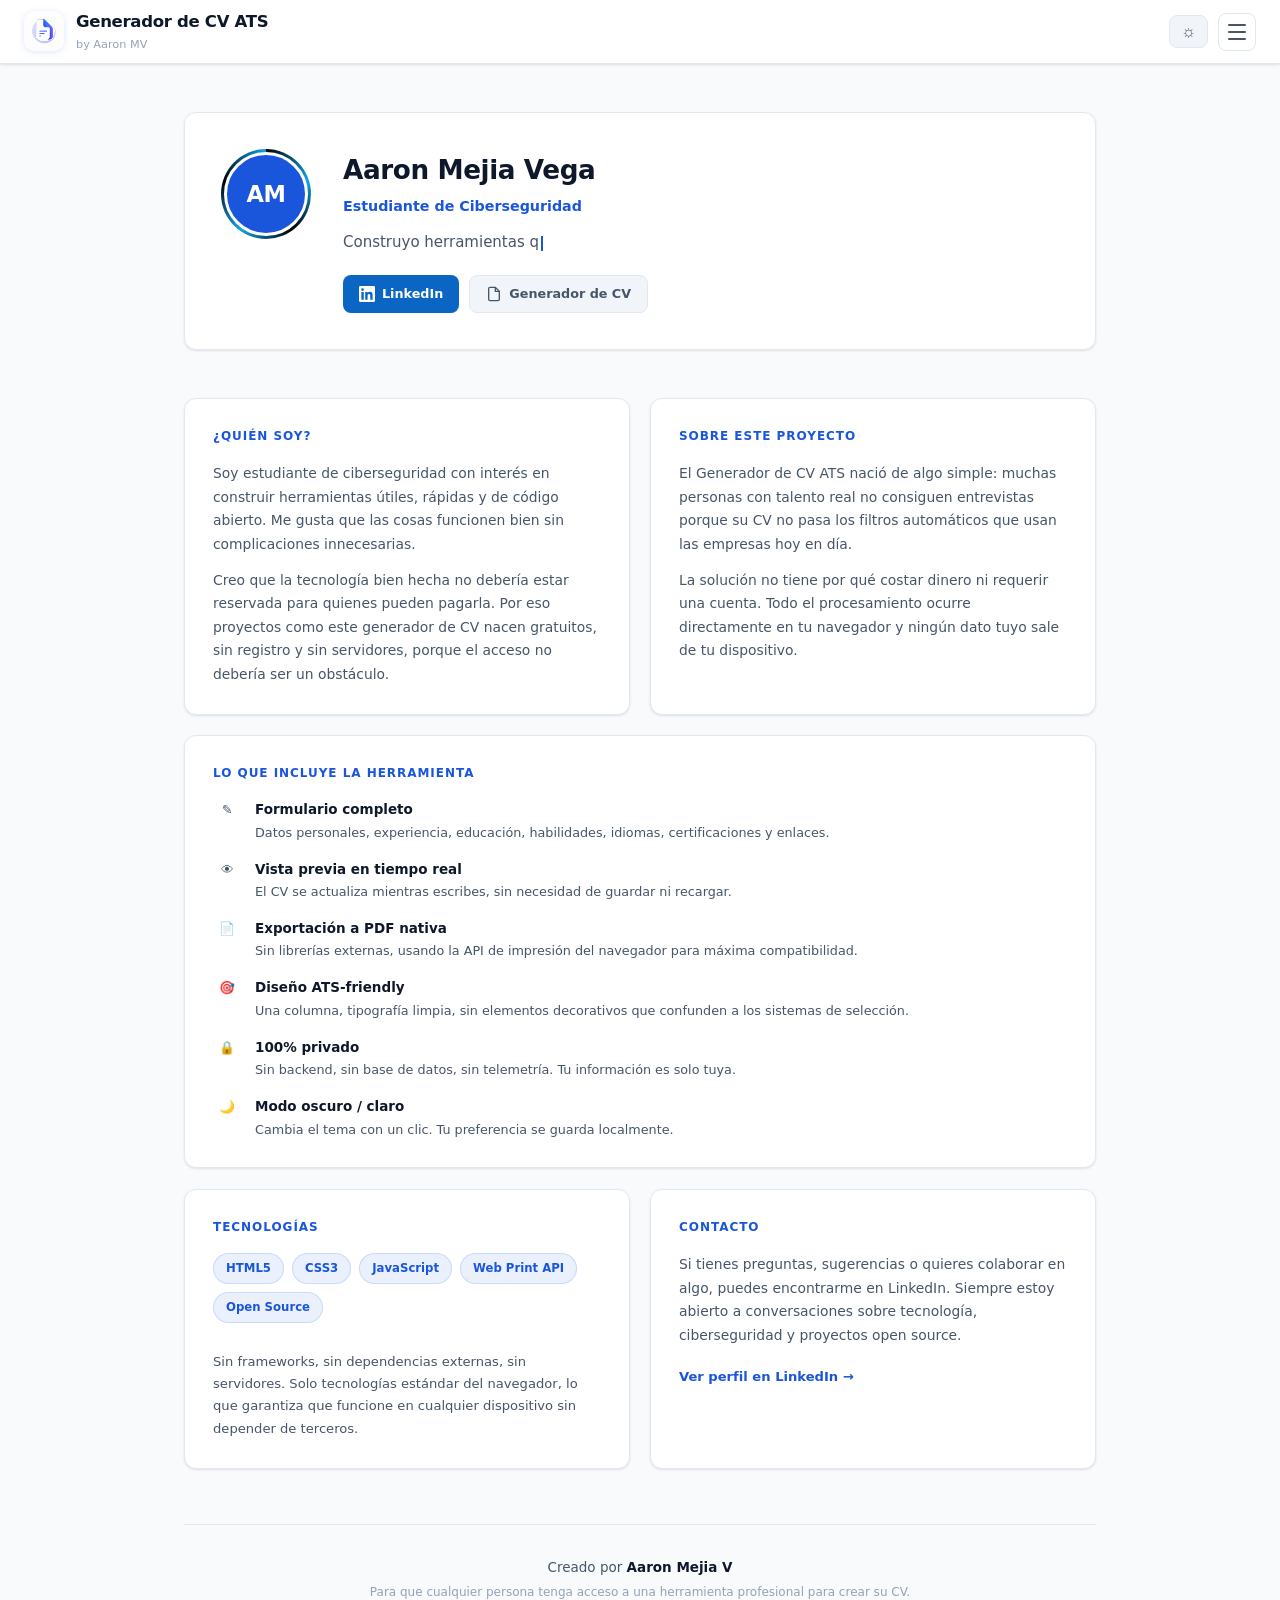
==== commit 6de7a598: "Add files via upload" ====
--- a/about.html
+++ b/about.html
@@ -29,7 +29,6 @@
       <nav class="nav-drawer" id="nav-drawer">
         <a href="landing.html">Tutorial</a>
         <a href="index.html">Generador de CV</a>
-        <a href="analyzer.html">Analizar CV</a>
         <a href="about.html" class="nav-active">Sobre mí</a>
       </nav>
     </div>
